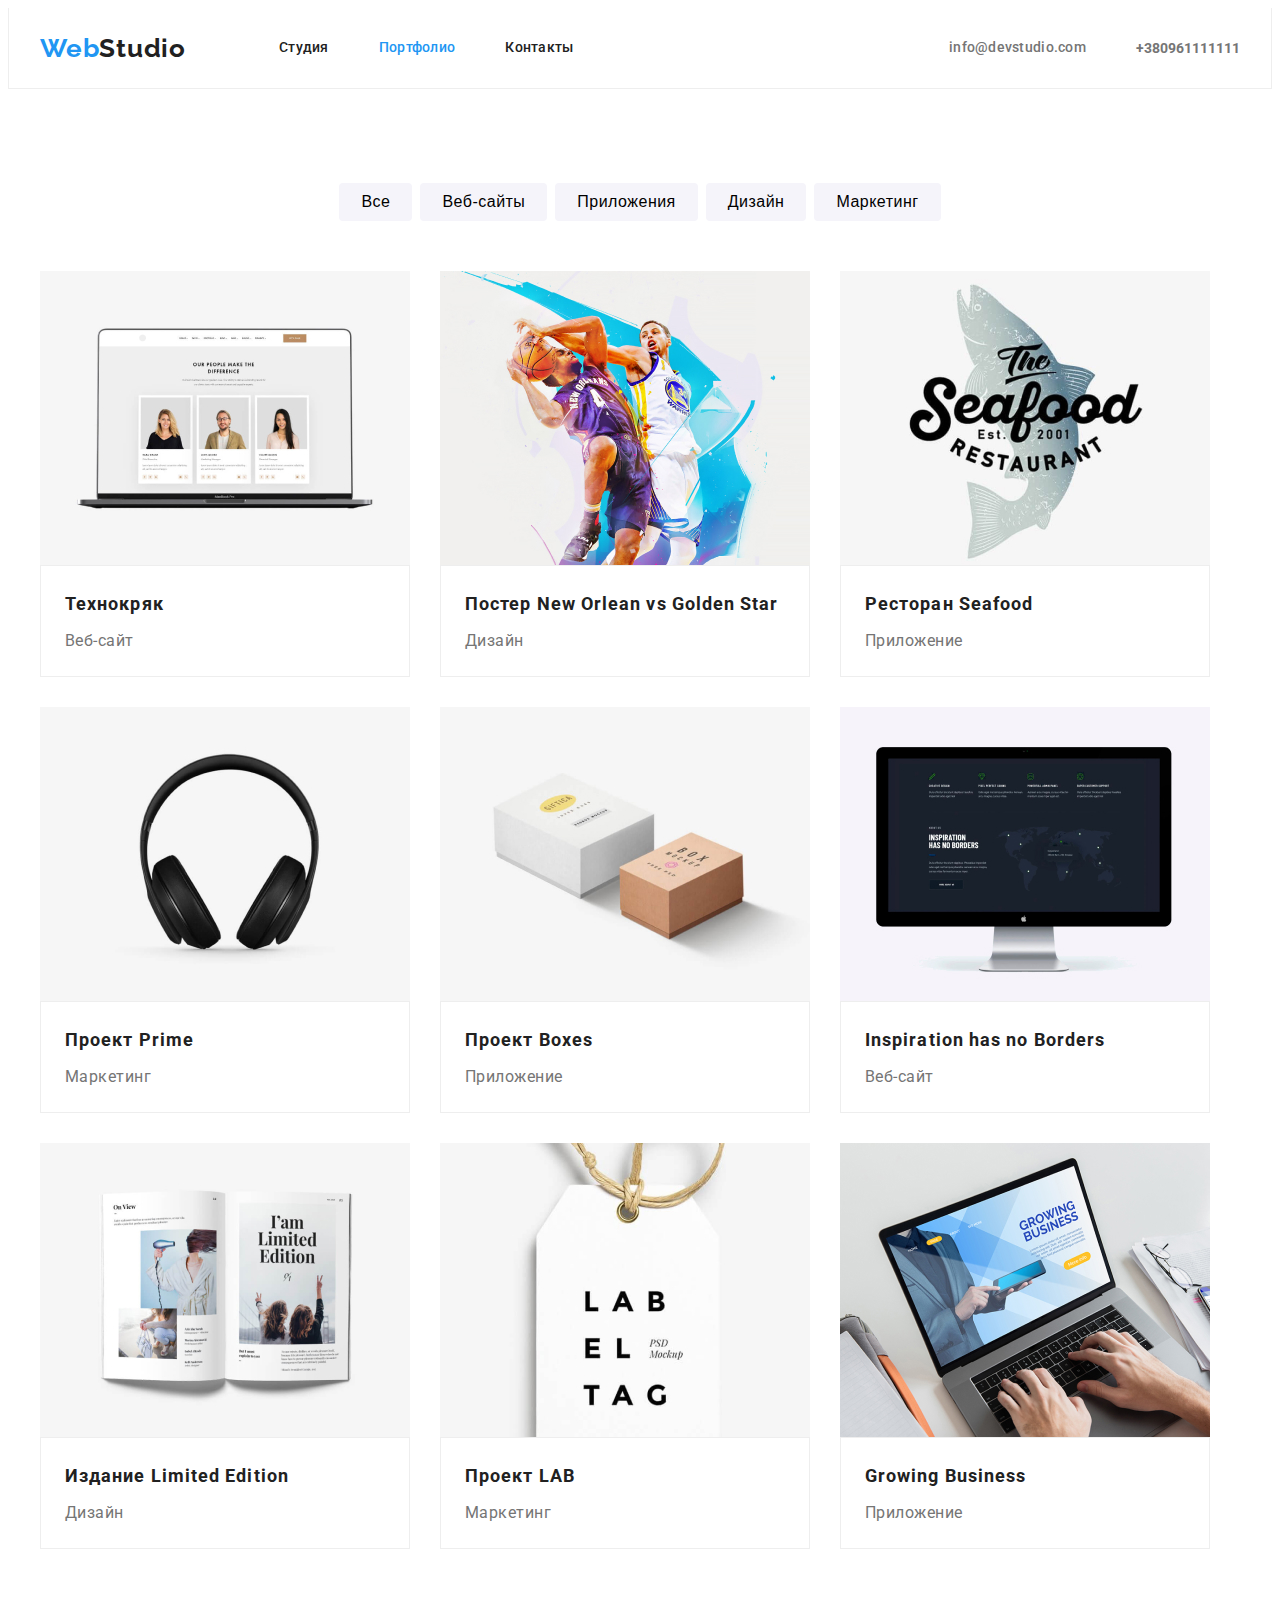
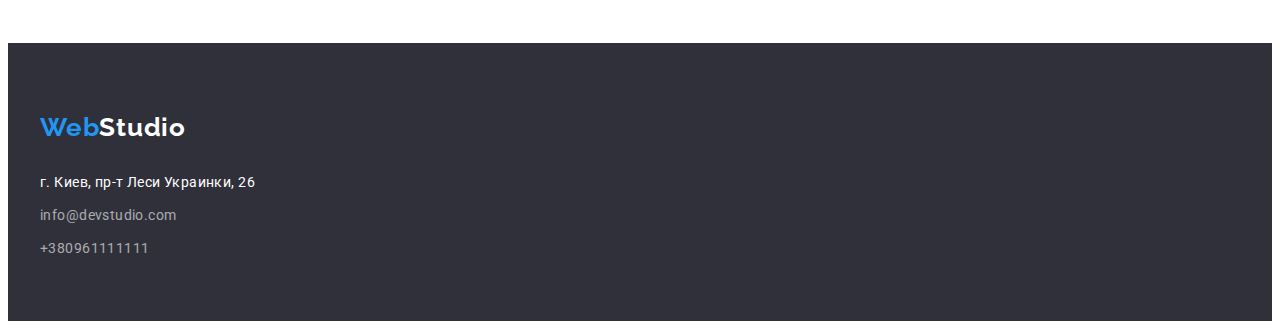
==== portfolio.html @ c573054a "12132" ====
<!DOCTYPE html>
<html lang="ru">

<head>
    <meta charset="UTF-8">
    <meta http-equiv="X-UA-Compatible" content="IE=edge">
    <meta name="viewport" content="width=device-width, initial-scale=1.0">
    <title>Портфолио</title>

    <link rel="preconnect" href="https://fonts.gstatic.com">
    <link
        href="https://fonts.googleapis.com/css2?family=Raleway:wght@700&family=Roboto:wght@400;500;700;900&display=swap"
        rel="stylesheet">
    <link rel="stylesheet" href="https://cdnjs.cloudflare.com/ajax/libs/modern-normalize/1.0.0/modern-normalize.min.css"
        integrity="sha512-ISS7cAi1PEhQ8jnbJpJZMd29NlhNj4AWYyLOSp2CE/CsHxTCu+r+t0D2yoJudVrd0/8fTVPUVDzY5Tvli75u/g=="
        crossorigin="anonymous" />
    <link rel="stylesheet" href="./css/style.css">
</head>

<body>


    <header class="header">
        <div class="conteiner">

            <a class="link logo" lang="en" href="./index.html"><span class="txt-web-logo ">Web</span>Studio</a>

            <nav>
                <ul class="nav-list list">
                    <li class="nav-item"><a class="nav-link link" href="./index.html">Студия</a></li>
                    <li class="nav-item"><a class="nav-link link active" href="./portfolio.html">Портфолио</a></li>
                    <li class="nav-item"><a class="nav-link link" href="">Контакты</a></li>
                </ul>
            </nav>

            <ul class="con-list list">

                <li>
                    <a class="mail-link link" href="mailto:info@devstudio.com">info@devstudio.com</a>
                </li>

                <li class="tel-link-item">
                    <a class="tel-link link" href="tel:+380961111111">+380961111111</a>
                </li>

            </ul>
        </div>
    </header>
    <main>
        <section class="btn_section conteiner">

            <h1 class="visually-hidden">Все наши проекты по категориях</h1>
            <!--button section-->
            <ul class="port_btn  list">
                <li class="port_btn_item">
                    <button type="button" class="model-btn">
                        Все</button>
                </li>
                <li class="port_btn_item">

                    <button type="button" class="model-btn ">Веб-сайты</button>
                </li>
                <li class="port_btn_item">

                    <button type="button" class="model-btn">Приложения</button>
                </li>

                <li class="port_btn_item">
                    <button type="button" class="model-btn">Дизайн</button>
                </li>

                <li class="port_btn_item">
                    <button type="button" class="model-btn">Маркетинг</button>
                </li>
            </ul>




            <H2 class="visually-hidden">
                Наши проекты
            </H2>

            <ul class="list conteiner our_project-list">
                <li class="our_project">

                    <a class="link link-pf" href=""><img width="370" height="294" src="./images/our_project/tehnokryak.jpg"
                            alt="tehnokryak">
                        <div class="card-pf-txt">
                            <h2 class="project-title">Технокряк</h2>
                            <h3 class="project-about">Веб-сайт

                            </h3>
                        </div>
                    </a>


                </li>
                <li class="our_project">
                    <a class="link link-pf" href=""><img width="370" height="294"
                            src="./images/our_project/orlean-goldenstars.jpg" alt="new_orlean-goldenstar">
                        <div class="card-pf-txt">
                            <h2 class="project-title" lang="en">Постер New Orlean vs Golden Star
                            </h2>
                            <h3 class="project-about">Дизайн</h3>
                        </div>
                    </a>

                </li>
                <li class="our_project">
                    <a class="link link-pf" href=""><img width="370" height="294" src="./images/our_project/seafood.jpg"
                            alt="seafood">
                        <div class="card-pf-txt">
                            <h2 class="project-title" lang="en">Ресторан Seafood

                            </h2>
                            <h3 class="project-about">Приложение</h3>
                        </div>
                    </a>

                </li>
                <li class="our_project">
                    <a class="link link-pf" href=""><img width="370" height="294" src="./images/our_project/prime.jpg"
                            alt="prime">
                        <div class="card-pf-txt">
                            <h2 class="project-title" lang="en">
                                Проект Prime
                            </h2>
                            <h3 class="project-about">Маркетинг</h3>
                        </div>
                    </a>

                </li>
                <li class="our_project">
                    <a class="link link-pf" href=""><img width="370" height="294" src="./images/our_project/boxes.jpg"
                            alt="boxes">
                        <div class="card-pf-txt">
                            <h2 class="project-title" lang="en">
                                Проект Boxes
                            </h2>
                            <h3 class="project-about">Приложение</h3>
                        </div>
                    </a>
                </li>
                <li class="our_project">
                    <a class="link link-pf" href=""><img width="370" height="294" src="./images/our_project/inspiration.jpg"
                            alt="inspiration">

                        <div class="card-pf-txt">
                            <h2 class="project-title" lang="en">
                                Inspiration has no Borders
                            </h2>
                            <h3 class="project-about">
                                Веб-сайт
                            </h3>
                        </div>
                    </a>

                </li>

                <li class="our_project">
                    <a class="link link-pf" href=""><img width="370" height="294" src="./images/our_project/limited-edition.jpg"
                            alt="limited-edition">
                        <div class="card-pf-txt">
                            <h2 class="project-title" lang="en">
                                Издание Limited Edition
                            </h2>
                            <h3 class="project-about">Дизайн</h3>
                        </div>
                    </a>

                </li>
                <li class="our_project">
                    <a class="link link-pf" href=""><img width="370" height="294" src="./images/our_project/lab.jpg" alt="lab">
                        <div class="card-pf-txt">
                            <h2 class="project-title">
                                Проект LAB
                            </h2>
                            <h3 class="project-about">
                                Маркетинг
                            </h3>
                        </div>
                    </a>

                </li>
                <li class="our_project">
                    <a class="link link-pf" href=""> <img width="370" height="294" src="./images/our_project/growing-bisnes.jpg"
                            alt="growing-bisnes">
                        <div class="card-pf-txt">

                            <h2 class="project-title" lang="en">
                                Growing Business
                            </h2>
                            <h3 class="project-about">
                                Приложение
                            </h3>
                        </div>
                    </a>

                </li>
            </ul>


        </section>
    </main>

    <footer class="footer">
        <div class="conteiner">

            <a class="logo  link dark-theme " lang="en" href="./index.html"><span
                    class="txt-web-logo ">Web</span>Studio</a>
            <address class="address">
                <p>г. Киев, пр-т Леси Украинки, 26</p>

                <ul class="list">
                    <li>

                        <a class="footer-mail-link link" href="mailto:info@devstudio.com">info@devstudio.com</a>
                    </li>

                    <li>

                        <a class="footer-tel-link link" href="tel:+380961111111">+380961111111</a>

                    </li>

                </ul>

            </address>

        </div>

    </footer> 
</body>



</html>
---- css/style.css ----
:root {
  --first-color: #212121;
  --secondary-txt: #757575;
  --third-color: #ffffff;
  --first-background-color: #2f303a;
  --secondary-background-color: #f5f4fa;
  --btn-color: #188ce8;
  --button-color: #2196f3;
  --adress-link-color: rgba(255, 255, 255, 0.6);
  --pd-bt-tp: 94px;
  --pd-ttl: 50px;
  --mr-left: 30px;
  --mr-left_s: -30px;
  --pad_pf_car: 20px;
}
a {
  display: block;
  color: var(--first-color);
}
.active {
  color: var(--button-color);
}
.link {
  text-decoration: none;
}
.list {
  list-style: none;
}

h1,
h2,
h3,
h4,
h5,
h5,
p {
  margin: 0;
}
ul,
ol {
  margin: 0;
  padding: 0;
}
img {
  display: block;
}

.visually-hidden {
  position: absolute !important;
  clip: rect(1px 1px 1px 1px); /* IE6, IE7 */
  clip: rect(1px, 1px, 1px, 1px);
  padding: 0 !important;
  border: 0 !important;
  height: 1px !important;
  width: 1px !important;
  overflow: hidden;
}

body {
  font-family: 'Roboto', sans-serif;
  color: var(--first-color);
  font-size: 14px;
  font-weight: 700;
}
.header .conteiner {
  display: flex;
  align-items: center;
}

.header {
  border: 1px solid #eee;
  border-top: none;
}
.nav-list a {
  padding-top: 32px;
  padding-bottom: 32px;
}
.conteiner {
  width: 1200px;
  margin: 0 auto;
  padding-right: 15px;
  padding-left: 15px;
}
.nav-list {
  display: flex;
  align-items: center;
}
.con-list {
  display: flex;
  margin-left: auto;
}
.tel-link-item {
  margin-left: 50px;
}

.nav-list :not(:last-child) {
  margin-right: 50px;
}

.hero-section .conteiner {
  text-align: center;
   
}
.hero-section {
  background-color: var(--first-background-color);
  padding-bottom: 200px;
  padding-top: 200px;
   background-image: linear-gradient( rgba(47, 48, 58, 0.4), rgba(47, 48, 58, 0.4)), url(/images/hero/bg.jpg);
   background-repeat: no-repeat ;
   background-size: cover;
   
   
   
   
  
}


.main-title {
  font-weight: 900;
  font-size: 44px;
  line-height: 1.36;
  text-transform: uppercase;

  letter-spacing: 0.06em;
  color: var(--third-color);
  max-width: 696px;
  margin: auto;
  margin-bottom: 30px;
}

.team-section {
  background-color: var(--secondary-background-color);
  padding-bottom: 106px;
  padding-top: var(--pd-bt-tp);
}

.txt-web-logo {
  color: var(--button-color);
}

.logo {
  font-family: 'Raleway', sans-serif;

  font-size: 26px;
  line-height: 1.87;

  letter-spacing: 0.03em;
  margin-right: 93px;
}
.logo.dark-theme {
  color: var(--third-color);
}
.footer .logo {
  display: block;
  margin-bottom: var(--pad_pf_car);
}
.mail-link,
.nav-link {
  font-weight: 500;

  line-height: 1.14;
  letter-spacing: 0.02em;
}

.tel-link,
.nav-link:hover,
.nav-link:focus,
.footer-mail-link:focus,
.footer-mail-link:hover,
.footer-tel-link:hover,
.footer-tel-link:focus {
  color: var(--button-color);
}

.mail-link,
.tel-link {
  color: var(--secondary-txt);
}

.mail-link:hover,
.mail-link:focus {
  color: var(--button-color);
}

.tel-link:hover,
.tel-link:focus {
  color: var(--button-color);
}

.order-button:hover,
.order-button:focus {
  background-color: var(--btn-color);
}
.order-button {
  min-width: 200px;
  
  font-size: 16px;
  font-weight: 700;
  line-height: 1.87;
  letter-spacing: 0.06em;
  padding-top: 10px;
  padding-bottom: 10px;
  padding-right: 32px;
  padding-left: 32px;

  background: var(--button-color);
  color: var(--third-color);
  cursor: pointer;
}
.model-btn:hover,
.model-btn:focus {
  background-color: var(--button-color);
  color: var(--third-color);
  box-shadow: 0px 3px 1px rgba(0, 0, 0, 0.1), 0px 1px 2px rgba(0, 0, 0, 0.08),
    0px 2px 2px rgba(0, 0, 0, 0.12);
}
.model-btn {
  font-weight: 500;
  font-size: 16px;
  line-height: 1.62;
  background-color: var(--secondary-background-color);
  cursor: pointer;
  letter-spacing: 0.03em;
  border-radius: 4px;
  border: none;

  padding: 6px 22px;
  display: inline-block;
}

.skill-list {
  display: flex;
}
.skill-section {
  padding-top: var(--pd-bt-tp);
  padding-bottom: var(--pd-bt-tp);
}

.skill-list:not(:last-child) {
  margin-right: 30px;
}

.skill-list > :first-child {
  margin: 0;
}

.skill-list-item {
  margin-left: var(--mr-left);
  flex-basis: calc(100% / 4 - 30px);
}

.skill-list-title {
  line-height: 1.14;
  letter-spacing: 0.03em;
  text-transform: uppercase;
  margin-bottom: 10px;
}

.skill-about-txt {
  font-weight: 400;
  line-height: 1.71;

  letter-spacing: 0.03em;

  color: var(--secondary-txt);
}
.work-section {
  display: flex;
  text-align: center;
  padding-bottom: var(--pd-bt-tp);
}
.work-list {
  display: flex;
}
.work-list :first-child {
  margin: 0;
}

.work-list-item {
  margin-left: var(--mr-left);
}

.team-title,
.work-title {
  font-size: 36px;
  line-height: 1.16;
  letter-spacing: 0.03em;
  margin-bottom: var(--pd-ttl);
}

.team-name-title {
  font-weight: 500;
  font-size: 16px;
  line-height: 1.19;
  letter-spacing: 0.03em;
  margin-bottom: 10px;
}

.team-skill-txt {
  font-weight: 400;
  font-size: 16px;
  line-height: 1.19;
  color: var(--secondary-txt);
  letter-spacing: 0.03em;
}

.team-section {
  display: flex;
  text-align: center;
}
.team-list {
  padding: 0;
  margin: 0;
  display: flex;
  margin-left: var(--mr-left_s);
}
.team-list-item {
  margin-left: var(--mr-left);
  flex-basis: calc(100% / 4 - 30px);
  box-shadow: 0px 1px 3px rgba(0, 0, 0, 0.12), 0px 1px 1px rgba(0, 0, 0, 0.14),
    0px 2px 1px rgba(0, 0, 0, 0.2);
  border-radius: 0px 0px 4px 4px;
}
.team-card-txt {
  border: 1px solid #eee;
  border-top: none;
  padding-top: 30px;
  padding-bottom: 30px;
  background-color: var(--third-color);
  box-shadow: 0px 1px 3px rgba(0, 0, 0, 0.12), 0px 1px 1px rgba(0, 0, 0, 0.14),
    0px 2px 1px rgba(0, 0, 0, 0.2);
  border-radius: 0px 0px 4px 4px;
}

.footer-mail-link {
  color: var(--adress-link-color);
  margin-bottom: 9px;
}
.footer-mail-link,
.address,
.footer-tel-link {
  font-weight: 400;

  line-height: 1.71;

  letter-spacing: 0.03em;

  color: var(--adress-link-color);
}

.footer-mail-link,
.footer-tel-link {
  display: block;
}

.footer {
  background-color: var(--first-background-color);
  padding-top: 60px;
  padding-bottom: 60px;
}

.project-title {
  font-size: 18px;
  line-height: 2;
  margin-bottom: 4px;

  letter-spacing: 0.06em;
}

.project-about {
  font-weight: 400;
  font-size: 16px;
  line-height: 1.87;

  letter-spacing: 0.03em;

  color: var(--secondary-txt);
}
.address {
  font-style: normal;
  color: var(--third-color);
}
address p {
  margin-bottom: 9px;
}
.port_btn {
  display: flex;
  align-items: center;
  justify-content: center;

  margin-bottom: var(--pd-ttl);
}
.btn_section {
  padding-bottom: var(--pd-bt-tp);
  padding-top: var(--pd-bt-tp);
}

.port_btn_item:not(:last-child) {
  margin-right: 8px;
}

.our_project-list {
  padding: 0;
  margin: 0;

  display: flex;
  flex-wrap: wrap;

  margin-left: -30px;
  margin-top: -30px;
}

.our_project {
  flex-basis: calc(100% / 3 - 30px);
  margin-left: 30px;
  margin-top: 30px;
}
.link-pf:hover,
.link-pf:focus {
  box-shadow: 0px 1px 1px rgba(0, 0, 0, 0.12), 0px 4px 4px rgba(0, 0, 0, 0.06),
    1px 4px 6px rgba(0, 0, 0, 0.16);
}
.card-pf-txt {
  border: 1px solid #eeeeee;
  box-sizing: border-box;
  padding-top: var(--pad_pf_car);
  padding-bottom: var(--pad_pf_car);
  padding: 20px 24px;
}
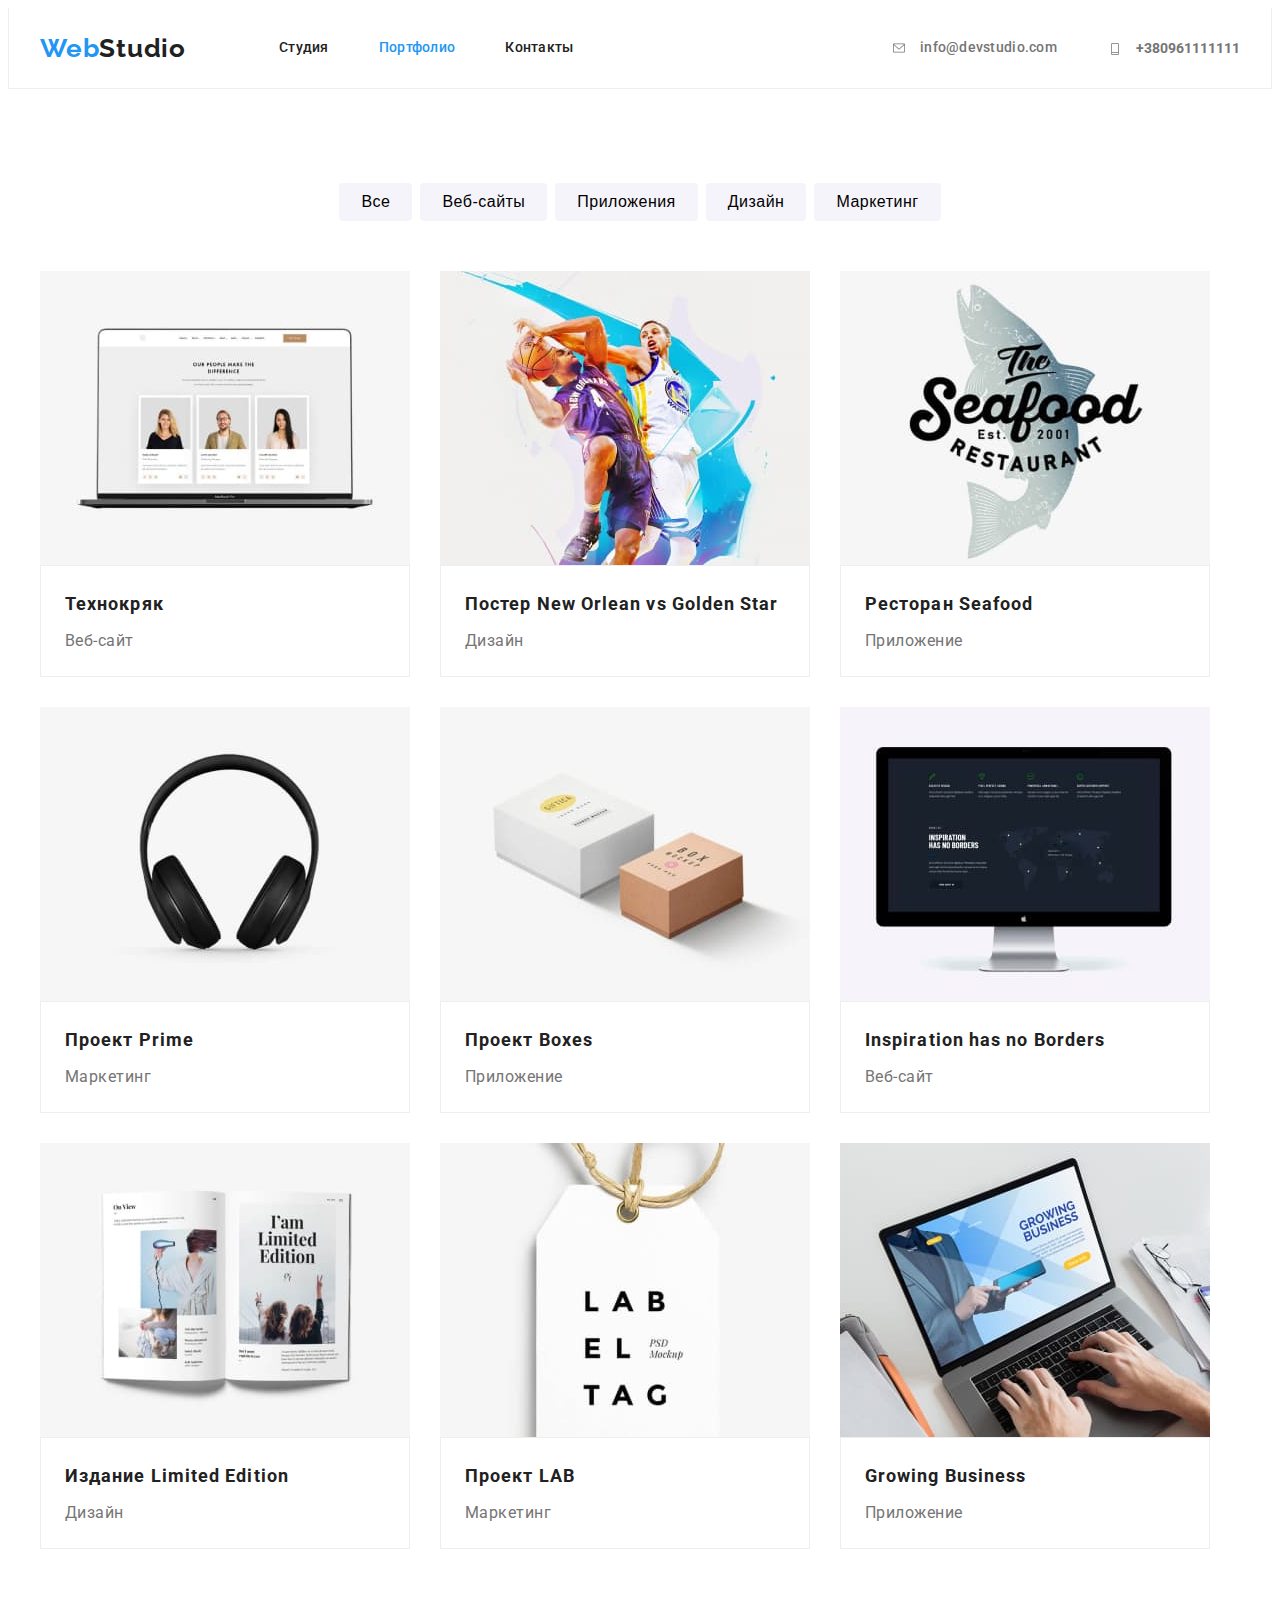
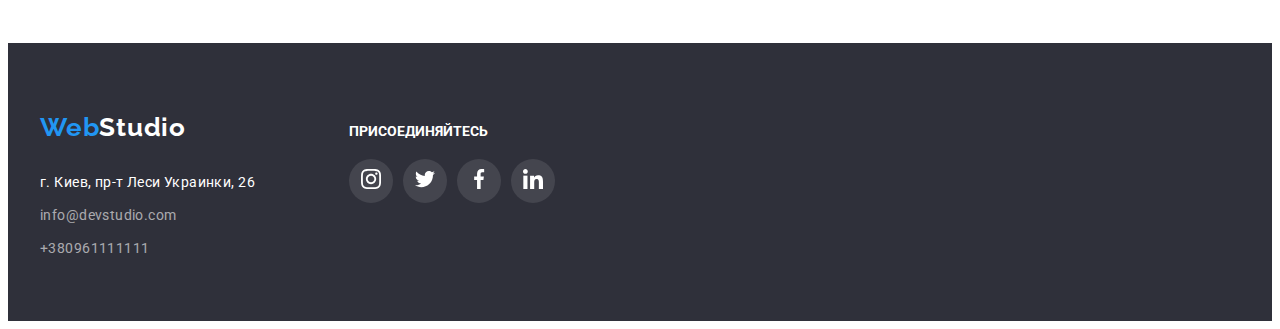
==== commit e4254a02: "edited coments css" ====
--- a/portfolio.html
+++ b/portfolio.html
@@ -19,33 +19,55 @@
 
 <body>
 
-
-    <header class="header">
-        <div class="conteiner">
-
-            <a class="link logo" lang="en" href="./index.html"><span class="txt-web-logo ">Web</span>Studio</a>
-
-            <nav>
-                <ul class="nav-list list">
-                    <li class="nav-item"><a class="nav-link link" href="./index.html">Студия</a></li>
-                    <li class="nav-item"><a class="nav-link link active" href="./portfolio.html">Портфолио</a></li>
-                    <li class="nav-item"><a class="nav-link link" href="">Контакты</a></li>
-                </ul>
-            </nav>
-
-            <ul class="con-list list">
-
-                <li>
-                    <a class="mail-link link" href="mailto:info@devstudio.com">info@devstudio.com</a>
-                </li>
-
-                <li class="tel-link-item">
-                    <a class="tel-link link" href="tel:+380961111111">+380961111111</a>
-                </li>
+<header class="header">
+    <div class="conteiner">
+
+        <a class="link logo" lang="en" href="./index.html"><span class="txt-web-logo ">Web</span>Studio</a>
+
+        <nav>
+
+            <ul class="nav-list list">
+
+                <li class="nav-item"><a class="nav-link link " href="./index.html">Студия</a></li>
+
+                <li class="nav-item"><a class="nav-link link active" href="portfolio.html">Портфолио</a></li>
+
+                <li class="nav-item"><a class="nav-link link" href="">Контакты</a></li>
 
             </ul>
-        </div>
-    </header>
+
+        </nav>
+
+        <ul class="list con-list">
+
+            <li class="con-header-item">
+
+                <a class="mail-link link" href="mailto:info@devstudio.com">
+                    <svg width="16" height="12" class="con-icon">
+                        <use href="./images/sprite.svg#icon-envelope"></use>
+                    </svg>
+                    info@devstudio.com</a>
+
+            </li>
+
+            <li class="tel-link-item con-header-item">
+
+                <a class="tel-link link" href="tel:+380961111111">
+                    <svg width="16" height="12" class="con-icon">
+                        <use href="./images/sprite.svg#icon-Vector"></use>
+
+                    </svg>
+
+                    +380961111111</a>
+
+            </li>
+
+        </ul>
+
+    </div>
+
+</header>
+    
     <main>
         <section class="btn_section conteiner">
 
@@ -205,32 +227,73 @@
     </main>
 
     <footer class="footer">
+    
         <div class="conteiner">
-
-            <a class="logo  link dark-theme " lang="en" href="./index.html"><span
-                    class="txt-web-logo ">Web</span>Studio</a>
-            <address class="address">
-                <p>г. Киев, пр-т Леси Украинки, 26</p>
-
-                <ul class="list">
-                    <li>
-
-                        <a class="footer-mail-link link" href="mailto:info@devstudio.com">info@devstudio.com</a>
+            <div class="footer-block_1">
+                <a class="logo  link dark-theme " lang="en" href="./index.html"><span
+                        class="txt-web-logo ">Web</span>Studio</a>
+    
+                <address class="address">
+    
+                    <p>г. Киев, пр-т Леси Украинки, 26</p>
+    
+                    <ul class="list">
+    
+                        <li>
+    
+                            <a class="footer-mail-link link" href="mailto:info@devstudio.com">info@devstudio.com</a>
+    
+                        </li>
+    
+                        <li>
+    
+                            <a class="footer-tel-link link" href="tel:+380961111111">+380961111111</a>
+    
+                        </li>
+    
+                    </ul>
+    
+                </address>
+            </div>
+    
+            <div class="join-us-links-list">
+                <h3 class="join-us-title">Присоединяйтесь</h3>
+                <ul class="footer-social-links-list list">
+                    <li class="footer-social-link-item">
+                        <a class="footer-social-link link" href="">
+                            <svg class="footer-social-link-icon" width="20" height="20">
+                                <use href="./images/sprite.svg#icon-instagram-2"></use>
+                            </svg>
+                        </a>
                     </li>
-
-                    <li>
-
-                        <a class="footer-tel-link link" href="tel:+380961111111">+380961111111</a>
-
+                    <li class="footer-social-link-item">
+                        <a class="footer-social-link link" href="">
+                            <svg class="footer-social-link-icon" width="20" height="20">
+                                <use href="./images/sprite.svg#icon-twitter-1"></use>
+                            </svg>
+                        </a>
                     </li>
-
+                    <li class="footer-social-link-item">
+                        <a class="footer-social-link link" href="">
+                            <svg class="footer-social-link-icon" width="20" height="20">
+                                <use href="./images/sprite.svg#icon-facebook-1"></use>
+                            </svg>
+                        </a>
+                    </li>
+                    <li class="footer-social-link-item">
+                        <a class="footer-social-link link" href="">
+                            <svg class="footer-social-link-icon" width="20" height="20">
+                                <use href="./images/sprite.svg#icon-linkedin-1"></use>
+                            </svg>
+                        </a>
+                    </li>
                 </ul>
-
-            </address>
-
+            </div>
         </div>
-
-    </footer> 
+    
+        </div>
+    
+    </footer>
 </body>
 
 
--- a/css/style.css
+++ b/css/style.css
@@ -1,3 +1,4 @@
+/*======COMPONENTS======*/
 :root {
   --first-color: #212121;
   --secondary-txt: #757575;
@@ -12,6 +13,7 @@
   --mr-left: 30px;
   --mr-left_s: -30px;
   --pad_pf_car: 20px;
+  --first-fill-color: #757575;
 }
 a {
   display: block;
@@ -62,108 +64,7 @@
   font-size: 14px;
   font-weight: 700;
 }
-.header .conteiner {
-  display: flex;
-  align-items: center;
-}
-
-.header {
-  border: 1px solid #eee;
-  border-top: none;
-}
-.nav-list a {
-  padding-top: 32px;
-  padding-bottom: 32px;
-}
-.conteiner {
-  width: 1200px;
-  margin: 0 auto;
-  padding-right: 15px;
-  padding-left: 15px;
-}
-.nav-list {
-  display: flex;
-  align-items: center;
-}
-.con-list {
-  display: flex;
-  margin-left: auto;
-}
-.tel-link-item {
-  margin-left: 50px;
-}
-
-.nav-list :not(:last-child) {
-  margin-right: 50px;
-}
-
-.hero-section .conteiner {
-  text-align: center;
-   
-}
-.hero-section {
-  background-color: var(--first-background-color);
-  padding-bottom: 200px;
-  padding-top: 200px;
-   background-image: linear-gradient( rgba(47, 48, 58, 0.4), rgba(47, 48, 58, 0.4)), url(/images/hero/bg.jpg);
-   background-repeat: no-repeat ;
-   background-size: cover;
-   
-   
-   
-   
-  
-}
-
-
-.main-title {
-  font-weight: 900;
-  font-size: 44px;
-  line-height: 1.36;
-  text-transform: uppercase;
-
-  letter-spacing: 0.06em;
-  color: var(--third-color);
-  max-width: 696px;
-  margin: auto;
-  margin-bottom: 30px;
-}
-
-.team-section {
-  background-color: var(--secondary-background-color);
-  padding-bottom: 106px;
-  padding-top: var(--pd-bt-tp);
-}
-
-.txt-web-logo {
-  color: var(--button-color);
-}
-
-.logo {
-  font-family: 'Raleway', sans-serif;
-
-  font-size: 26px;
-  line-height: 1.87;
-
-  letter-spacing: 0.03em;
-  margin-right: 93px;
-}
-.logo.dark-theme {
-  color: var(--third-color);
-}
-.footer .logo {
-  display: block;
-  margin-bottom: var(--pad_pf_car);
-}
-.mail-link,
-.nav-link {
-  font-weight: 500;
-
-  line-height: 1.14;
-  letter-spacing: 0.02em;
-}
-
-.tel-link,
+
 .nav-link:hover,
 .nav-link:focus,
 .footer-mail-link:focus,
@@ -172,10 +73,31 @@
 .footer-tel-link:focus {
   color: var(--button-color);
 }
-
-.mail-link,
-.tel-link {
-  color: var(--secondary-txt);
+.mail-link:hover .con-icon,
+.tel-link:hover .con-icon,
+.mail-link:focus .con-icon,
+.tel-link:focus .con-icon {
+  fill: var(--button-color);
+}
+.nav-list {
+  display: flex;
+  align-items: center;
+}
+.con-list {
+  display: flex;
+  margin-left: auto;
+}
+
+.con-icon {
+  vertical-align: middle;
+  margin-right: 10px;
+  fill: var(--first-fill-color);
+}
+.mail-link:hover .con-icon,
+.tel-link:hover .con-icon,
+.mail-link:focus .con-icon,
+.tel-link:focus .con-icon {
+  fill: var(--button-color);
 }
 
 .mail-link:hover,
@@ -192,9 +114,10 @@
 .order-button:focus {
   background-color: var(--btn-color);
 }
+
 .order-button {
   min-width: 200px;
-  
+
   font-size: 16px;
   font-weight: 700;
   line-height: 1.87;
@@ -229,6 +152,142 @@
   display: inline-block;
 }
 
+.port_btn {
+  display: flex;
+  align-items: center;
+  justify-content: center;
+
+  margin-bottom: var(--pd-ttl);
+}
+.btn_section {
+  padding-bottom: var(--pd-bt-tp);
+  padding-top: var(--pd-bt-tp);
+}
+
+.port_btn_item:not(:last-child) {
+  margin-right: 8px;
+}
+
+.link-pf:hover,
+.link-pf:focus {
+  box-shadow: 0px 1px 1px rgba(0, 0, 0, 0.12), 0px 4px 4px rgba(0, 0, 0, 0.06),
+    1px 4px 6px rgba(0, 0, 0, 0.16);
+}
+
+.clients-link:focus,
+.clients-link:hover {
+  fill: var(--button-color);
+}
+
+.social-list-item :focus,
+.social-list-item :hover {
+  fill: var(--third-color);
+  background-color: var(--button-color);
+}
+.footer-social-link-item:hover,
+.footer-social-link-item:focus {
+  background-color: var(--button-color);
+}
+
+/*=======END COMPONENTS======*/
+
+/*======HEADER======*/
+.header .conteiner {
+  display: flex;
+  align-items: center;
+}
+
+.header {
+  border: 1px solid #eee;
+  border-top: none;
+}
+.nav-list a {
+  padding-top: 32px;
+  padding-bottom: 32px;
+}
+.conteiner {
+  width: 1200px;
+  margin: 0 auto;
+  padding-right: 15px;
+  padding-left: 15px;
+}
+
+.tel-link-item {
+  margin-left: 50px;
+}
+
+.nav-list :not(:last-child) {
+  margin-right: 50px;
+}
+
+.txt-web-logo {
+  color: var(--button-color);
+}
+
+.logo {
+  font-family: 'Raleway', sans-serif;
+
+  font-size: 26px;
+  line-height: 1.87;
+
+  letter-spacing: 0.03em;
+  margin-right: 93px;
+}
+.mail-link,
+.nav-link {
+  font-weight: 500;
+
+  line-height: 1.14;
+  letter-spacing: 0.02em;
+}
+
+.mail-link,
+.tel-link {
+  color: var(--secondary-txt);
+}
+
+/*=======END HEADER======*/
+
+/*======HERO======*/
+
+.hero-section .conteiner {
+  text-align: center;
+}
+.hero-section {
+  background-color: var(--first-background-color);
+  padding-bottom: 200px;
+  padding-top: 200px;
+  background-image: linear-gradient(
+      rgba(47, 48, 58, 0.4),
+      rgba(47, 48, 58, 0.4)
+    ),
+    url(/images/hero/bg.jpg);
+  background-repeat: no-repeat;
+  background-size: cover;
+}
+
+.main-title {
+  font-weight: 900;
+  font-size: 44px;
+  line-height: 1.36;
+  text-transform: uppercase;
+
+  letter-spacing: 0.06em;
+  color: var(--third-color);
+  max-width: 696px;
+  margin: auto;
+  margin-bottom: 30px;
+}
+
+/*=========END HERO======*/
+
+/*=======SKILL SECTION======*/
+
+.skill-list-item {
+  margin-left: var(--mr-left);
+  flex-basis: calc(100% / 4);
+}
+
 .skill-list {
   display: flex;
 }
@@ -245,11 +304,6 @@
   margin: 0;
 }
 
-.skill-list-item {
-  margin-left: var(--mr-left);
-  flex-basis: calc(100% / 4 - 30px);
-}
-
 .skill-list-title {
   line-height: 1.14;
   letter-spacing: 0.03em;
@@ -265,9 +319,22 @@
 
   color: var(--secondary-txt);
 }
+
+.skill-svg-conteiner {
+  display: flex;
+  justify-content: center;
+  align-items: center;
+  border-radius: 4px;
+  height: 120px;
+  margin-bottom: 30px;
+  background-color: var(--secondary-background-color);
+}
+
+/*======END SKILL SECTION=====*/
+
+/*=====WORK SECTION======*/
+
 .work-section {
-  display: flex;
-  text-align: center;
   padding-bottom: var(--pd-bt-tp);
 }
 .work-list {
@@ -282,12 +349,23 @@
 }
 
 .team-title,
-.work-title {
+.work-title,
+.client-title {
   font-size: 36px;
-  line-height: 1.16;
+  line-height: 1.17;
   letter-spacing: 0.03em;
   margin-bottom: var(--pd-ttl);
 }
+.work-section,
+.team-section,
+.clients-section {
+  display: flex;
+  text-align: center;
+}
+
+/*=====END WORK SECTION====*/
+
+/*=======TEAM SECTION=====*/
 
 .team-name-title {
   font-weight: 500;
@@ -305,10 +383,6 @@
   letter-spacing: 0.03em;
 }
 
-.team-section {
-  display: flex;
-  text-align: center;
-}
 .team-list {
   padding: 0;
   margin: 0;
@@ -333,32 +407,34 @@
   border-radius: 0px 0px 4px 4px;
 }
 
-.footer-mail-link {
-  color: var(--adress-link-color);
-  margin-bottom: 9px;
-}
-.footer-mail-link,
-.address,
-.footer-tel-link {
-  font-weight: 400;
-
-  line-height: 1.71;
-
-  letter-spacing: 0.03em;
-
-  color: var(--adress-link-color);
-}
-
-.footer-mail-link,
-.footer-tel-link {
-  display: block;
-}
-
-.footer {
-  background-color: var(--first-background-color);
-  padding-top: 60px;
-  padding-bottom: 60px;
-}
+.team-section {
+  background-color: var(--secondary-background-color);
+
+  padding-top: var(--pd-bt-tp);
+  padding-bottom: var(--pd-bt-tp);
+}
+
+.social-list {
+  display: flex;
+  justify-content: space-around;
+  margin-top: 16px;
+  padding-left: 32px;
+  padding-right: 32px;
+}
+
+.social-link-item {
+  display: flex;
+  justify-content: center;
+  align-items: center;
+  border-radius: 50%;
+  width: 44px;
+  height: 44px;
+  fill: var(--first-fill-color);
+}
+
+/*======END TEAM SECTION======*/
+
+/*=======CLIENTS/PROJECT SECTION======*/
 
 .project-title {
   font-size: 18px;
@@ -377,28 +453,6 @@
 
   color: var(--secondary-txt);
 }
-.address {
-  font-style: normal;
-  color: var(--third-color);
-}
-address p {
-  margin-bottom: 9px;
-}
-.port_btn {
-  display: flex;
-  align-items: center;
-  justify-content: center;
-
-  margin-bottom: var(--pd-ttl);
-}
-.btn_section {
-  padding-bottom: var(--pd-bt-tp);
-  padding-top: var(--pd-bt-tp);
-}
-
-.port_btn_item:not(:last-child) {
-  margin-right: 8px;
-}
 
 .our_project-list {
   padding: 0;
@@ -416,11 +470,7 @@
   margin-left: 30px;
   margin-top: 30px;
 }
-.link-pf:hover,
-.link-pf:focus {
-  box-shadow: 0px 1px 1px rgba(0, 0, 0, 0.12), 0px 4px 4px rgba(0, 0, 0, 0.06),
-    1px 4px 6px rgba(0, 0, 0, 0.16);
-}
+
 .card-pf-txt {
   border: 1px solid #eeeeee;
   box-sizing: border-box;
@@ -428,3 +478,121 @@
   padding-bottom: var(--pad_pf_car);
   padding: 20px 24px;
 }
+
+.clients-section {
+  padding-bottom: var(--pd-bt-tp);
+  padding-top: var(--pd-bt-tp);
+}
+
+.clients-list {
+  display: flex;
+  justify-content: space-between;
+}
+
+.clients-link {
+  display: flex;
+  justify-content: center;
+  align-items: center;
+
+  width: 170px;
+  height: 90px;
+  border: 1px solid #afb1b8;
+  box-sizing: border-box;
+  border-radius: 4px;
+  fill: var(--first-fill-color);
+}
+
+/*===END CLIENTS/PROJECT SECTION===*/
+
+/*========FOOTER======*/
+
+.join-us-links-list {
+  display: flex;
+  flex-direction: column;
+  height: 80px;
+  width: 206px;
+}
+
+.join-us-title {
+  font-weight: 700;
+  color: var(--third-color);
+  font-size: 14px;
+  line-height: 16.41px;
+  text-transform: uppercase;
+  margin-bottom: 20px;
+}
+
+.footer .conteiner {
+  display: flex;
+  align-items: baseline;
+}
+.footer-block_1 {
+  margin-right: 70px;
+}
+
+.footer-social-links-list {
+  display: flex;
+  justify-content: space-between;
+}
+
+.footer-social-link-item {
+  display: flex;
+  align-items: center;
+  justify-content: center;
+  border-radius: 50%;
+  width: 44px;
+  height: 44px;
+  background-color: rgba(255, 255, 255, 0.1);
+}
+
+.footer-social-link-icon {
+  fill: var(--third-color);
+}
+
+.logo.dark-theme {
+  color: var(--third-color);
+}
+.footer .logo {
+  display: block;
+  margin-bottom: var(--pad_pf_car);
+}
+
+.footer-mail-link,
+.footer-tel-link {
+  display: block;
+}
+.join-us-links-list {
+  display: flex;
+}
+
+.footer {
+  background-color: var(--first-background-color);
+  padding-top: 60px;
+  padding-bottom: 60px;
+}
+
+.footer-mail-link {
+  color: var(--adress-link-color);
+  margin-bottom: 9px;
+}
+.footer-mail-link,
+.address,
+.footer-tel-link {
+  font-weight: 400;
+
+  line-height: 1.71;
+
+  letter-spacing: 0.03em;
+
+  color: var(--adress-link-color);
+}
+
+.address {
+  font-style: normal;
+  color: var(--third-color);
+}
+address p {
+  margin-bottom: 9px;
+}
+
+/*=======END FOOTER======*/
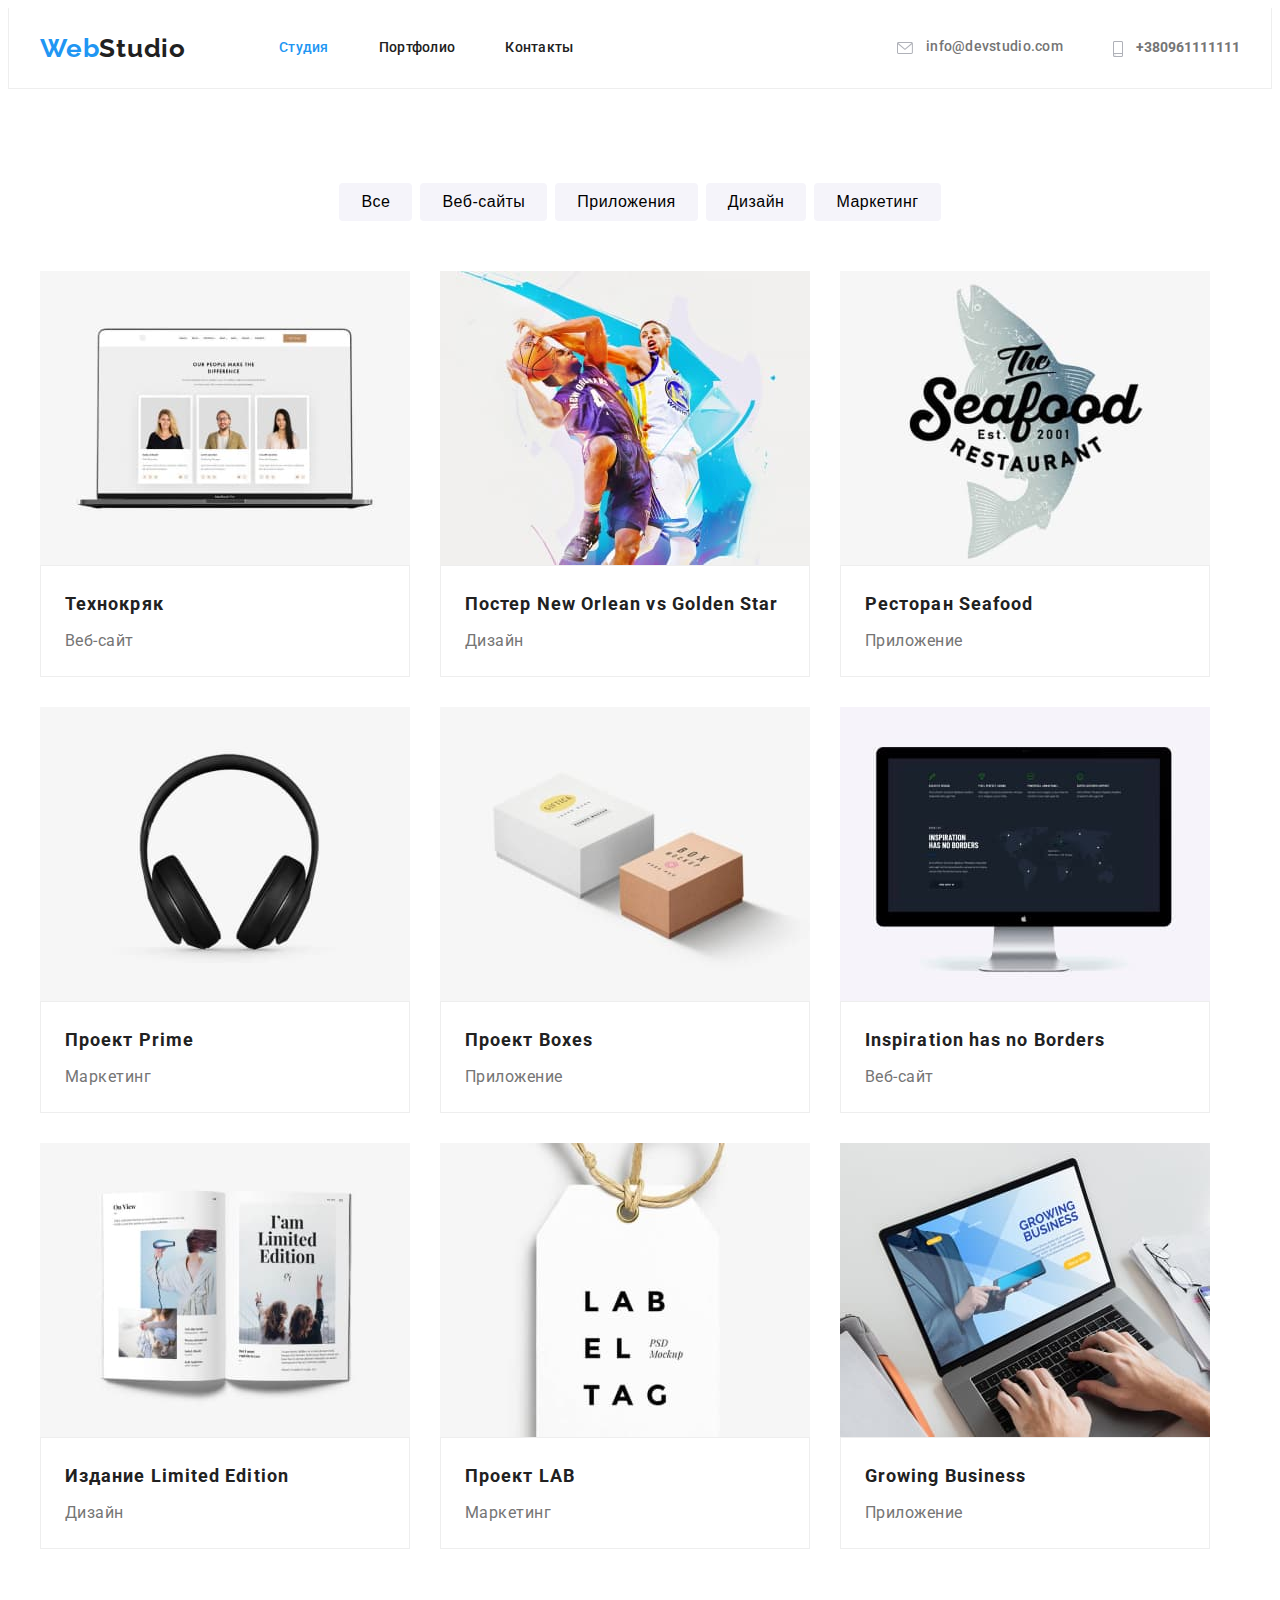
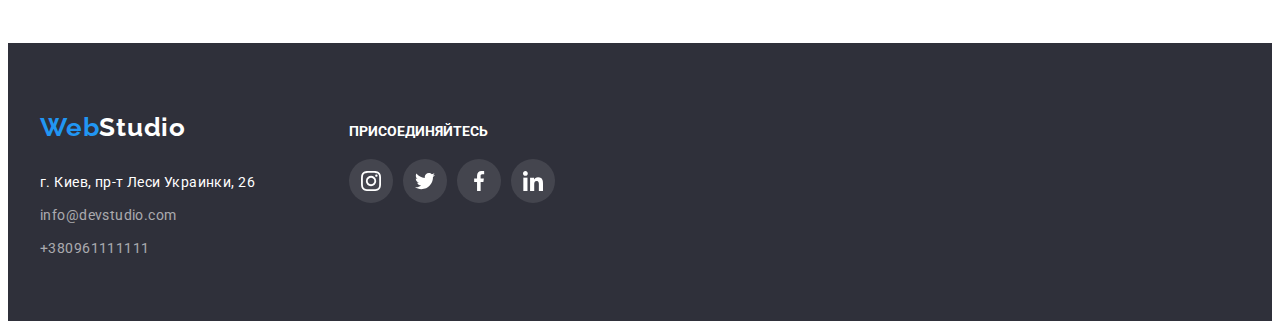
==== commit 542314b6: "правки" ====
--- a/portfolio.html
+++ b/portfolio.html
@@ -28,9 +28,9 @@
 
             <ul class="nav-list list">
 
-                <li class="nav-item"><a class="nav-link link " href="./index.html">Студия</a></li>
-
-                <li class="nav-item"><a class="nav-link link active" href="portfolio.html">Портфолио</a></li>
+                <li class="nav-item"><a class="nav-link link active" href="">Студия</a></li>
+
+                <li class="nav-item"><a class="nav-link link" href="./portfolio.html">Портфолио</a></li>
 
                 <li class="nav-item"><a class="nav-link link" href="">Контакты</a></li>
 
@@ -44,7 +44,7 @@
 
                 <a class="mail-link link" href="mailto:info@devstudio.com">
                     <svg width="16" height="12" class="con-icon">
-                        <use href="./images/sprite.svg#icon-envelope"></use>
+                        <use href="./images/sprite.svg#icon-envelope-1"></use>
                     </svg>
                     info@devstudio.com</a>
 
@@ -53,8 +53,8 @@
             <li class="tel-link-item con-header-item">
 
                 <a class="tel-link link" href="tel:+380961111111">
-                    <svg width="16" height="12" class="con-icon">
-                        <use href="./images/sprite.svg#icon-Vector"></use>
+                    <svg width="10" height="16" class="con-icon">
+                        <use href="./images/sprite.svg#icon-smartphone"></use>
 
                     </svg>
 
@@ -291,7 +291,7 @@
             </div>
         </div>
     
-        </div>
+        
     
     </footer>
 </body>
--- a/css/style.css
+++ b/css/style.css
@@ -13,7 +13,7 @@
   --mr-left: 30px;
   --mr-left_s: -30px;
   --pad_pf_car: 20px;
-  --first-fill-color: #757575;
+  --first-fill-color: #afb1b8;
 }
 a {
   display: block;
@@ -130,6 +130,8 @@
   background: var(--button-color);
   color: var(--third-color);
   cursor: pointer;
+  border: none;
+  border-radius: 4px;
 }
 .model-btn:hover,
 .model-btn:focus {
@@ -184,8 +186,8 @@
   fill: var(--third-color);
   background-color: var(--button-color);
 }
-.footer-social-link-item:hover,
-.footer-social-link-item:focus {
+.footer-social-link:hover,
+.footer-social-link:focus {
   background-color: var(--button-color);
 }
 
@@ -239,6 +241,11 @@
 
   line-height: 1.14;
   letter-spacing: 0.02em;
+}
+
+.con-header-item .a {
+  display: flex;
+  align-items: center;
 }
 
 .mail-link,
@@ -535,7 +542,7 @@
   justify-content: space-between;
 }
 
-.footer-social-link-item {
+.footer-social-link {
   display: flex;
   align-items: center;
   justify-content: center;
